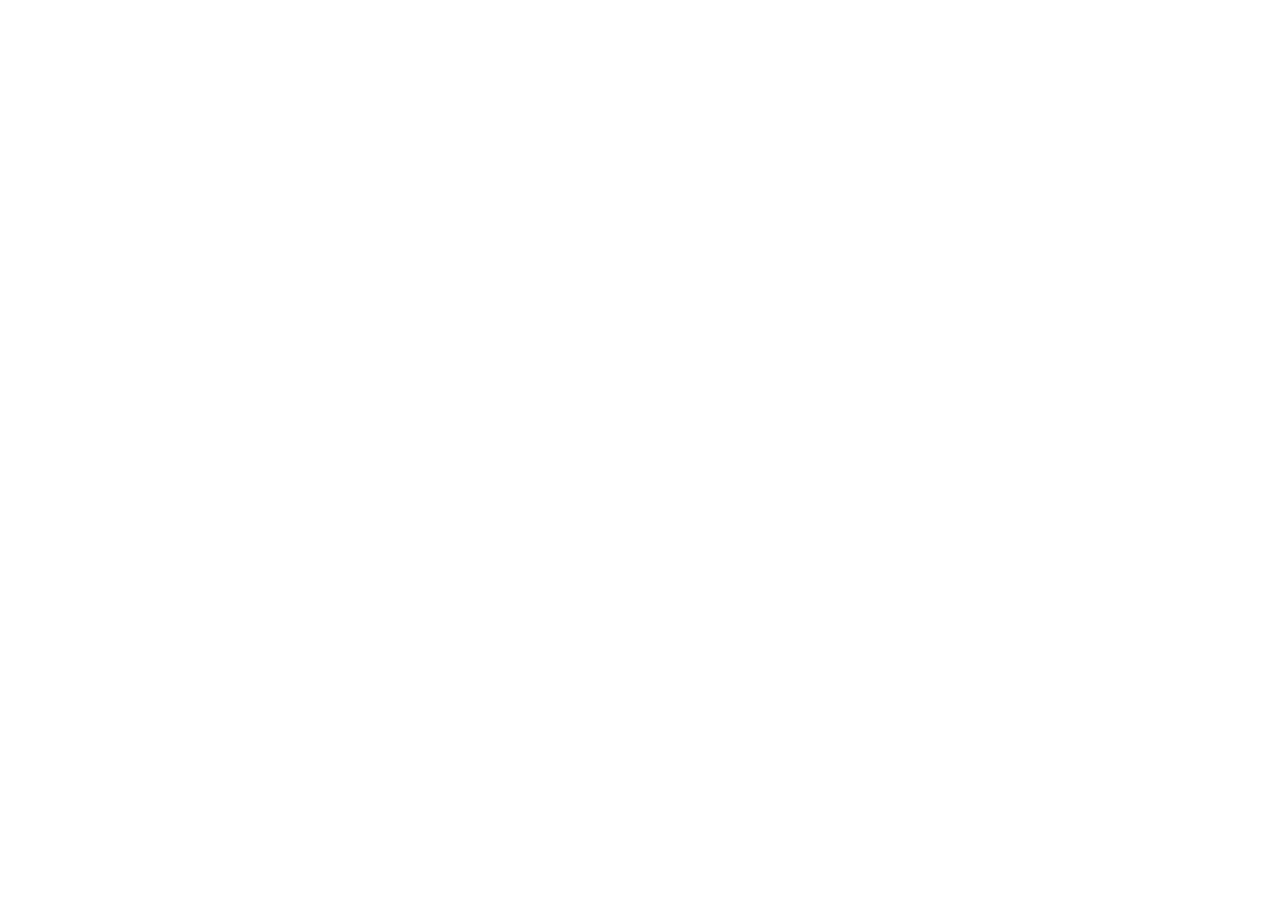
==== frontend-2-practice/index.html @ b95a8933 "Initial commit" ====
<!DOCTYPE html>
<html lang="ru">
  <head>
    <meta charset="UTF-8" />
    <meta name="viewport" content="width=device-width, initial-scale=1.0" />
    <title>Выбор даты и времени</title>
    <link rel="stylesheet" href="styles.css" />
  </head>
  <body>
    <div class="page">
      <!-- Перенесите вашу верстку. Удалите статичные данные. Подключите скрипт -->
    </div>
  </body>
</html>
---- frontend-2-practice/styles.css ----
/* Стили страницы.
   Скопируйте с предудущей практики. */

* {
  margin: 0;
  padding: 0;
  box-sizing: border-box;
}

body {
  min-height: 100vh;
  font-family: sans-serif;
}
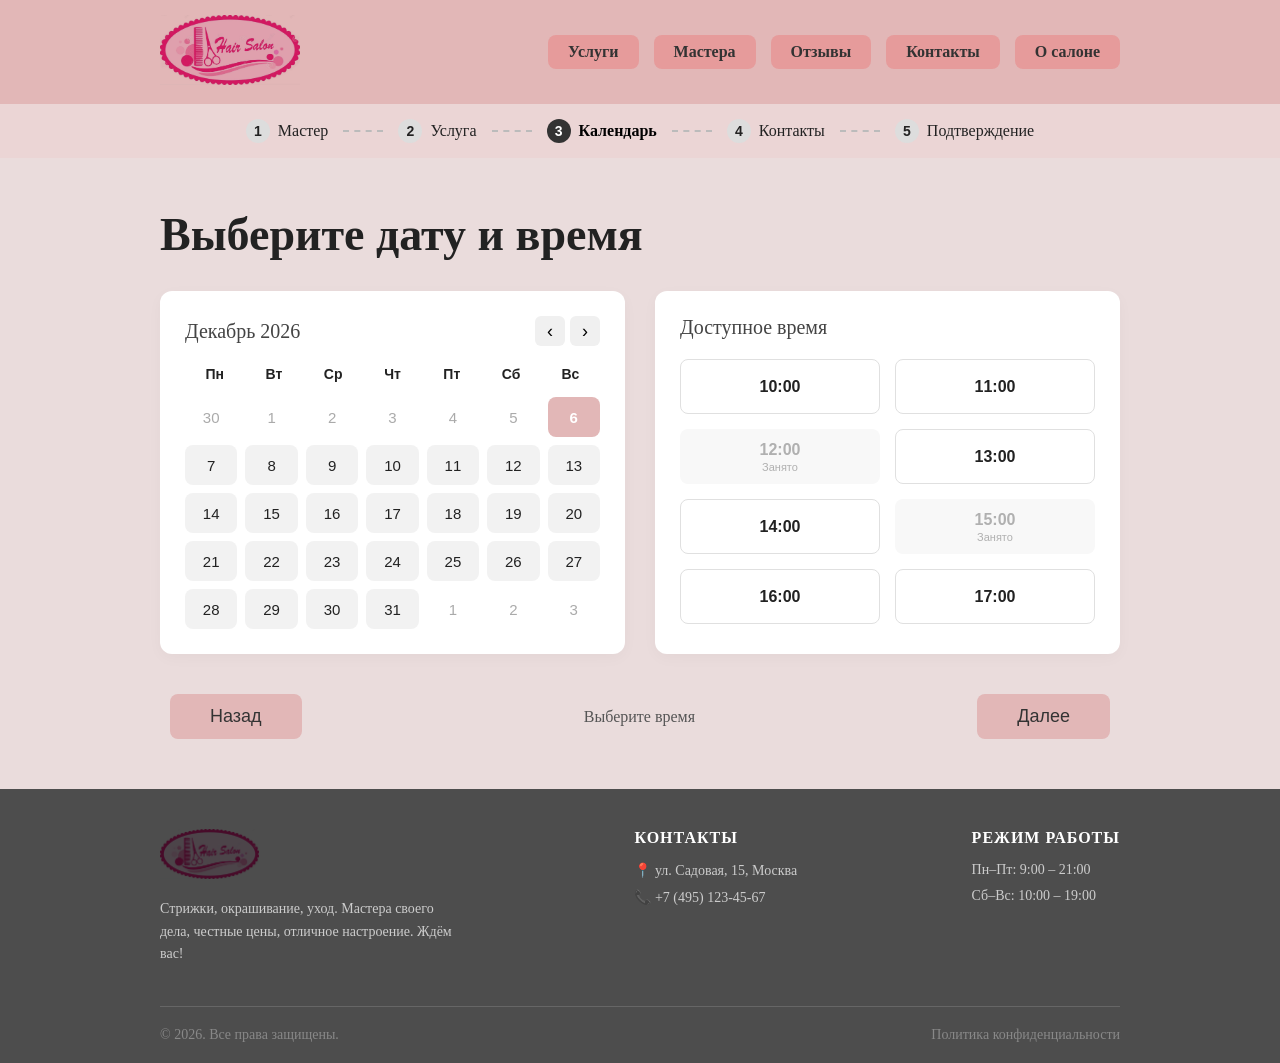
==== commit c6531318: "Задание 2. JavaScript" ====
--- a/frontend-2-practice/index.html
+++ b/frontend-2-practice/index.html
@@ -1,14 +1,119 @@
 <!DOCTYPE html>
 <html lang="ru">
-  <head>
-    <meta charset="UTF-8" />
-    <meta name="viewport" content="width=device-width, initial-scale=1.0" />
-    <title>Выбор даты и времени</title>
-    <link rel="stylesheet" href="styles.css" />
-  </head>
-  <body>
-    <div class="page">
-      <!-- Перенесите вашу верстку. Удалите статичные данные. Подключите скрипт -->
+<head>
+    <meta charset="UTF-8">
+    <meta name="viewport" content="width=device-width, initial-scale=1.0">
+    <title>Выбор даты и времени | Hair Salon</title>
+    <link rel="stylesheet" href="styles.css">
+</head>
+<body>
+
+    <header class="header">
+        <div class="container header__container">
+            <a href="#" class="logo">
+                <img src="images/logo.jpg" alt="Hair Salon" class="logo__img">
+            </a>
+            <nav class="nav">
+                <a href="#" class="nav__link">Услуги</a>
+                <a href="#" class="nav__link">Мастера</a>
+                <a href="#" class="nav__link">Отзывы</a>
+                <a href="#" class="nav__link">Контакты</a>
+                <a href="#" class="nav__link">О салоне</a>
+            </nav>
+        </div>
+    </header>
+
+    <div class="steps">
+        <div class="container steps__container">
+            <div class="step">
+                <span class="step__num">1</span>
+                <span class="step__name">Мастер</span>
+            </div>
+            <div class="step__line"></div>
+            <div class="step">
+                <span class="step__num">2</span>
+                <span class="step__name">Услуга</span>
+            </div>
+            <div class="step__line"></div>
+            <div class="step step--active">
+                <span class="step__num">3</span>
+                <span class="step__name">Календарь</span>
+            </div>
+            <div class="step__line"></div>
+            <div class="step">
+                <span class="step__num">4</span>
+                <span class="step__name">Контакты</span>
+            </div>
+            <div class="step__line"></div>
+            <div class="step">
+                <span class="step__num">5</span>
+                <span class="step__name">Подтверждение</span>
+            </div>
+        </div>
     </div>
-  </body>
+
+    <main class="main">
+        <div class="container">
+            <h1 class="main__title">Выберите дату и время</h1>
+
+            <div class="picker">
+                <section class="calendar">
+                    <div class="calendar__header">
+                        <span class="calendar__month" id="current-month"></span>
+                        <div class="calendar__controls">
+                            <button class="calendar__btn" id="prev-month" aria-label="Предыдущий месяц">‹</button>
+                            <button class="calendar__btn" id="next-month" aria-label="Следующий месяц">›</button>
+                        </div>
+                    </div>
+                    
+                    <div class="calendar__weekdays">
+                        <span>Пн</span><span>Вт</span><span>Ср</span><span>Чт</span><span>Пт</span><span>Сб</span><span>Вс</span>
+                    </div>
+
+                    <div class="calendar__days" id="calendar-days"></div>
+                </section>
+
+                <section class="times">
+                    <h2 class="times__title">Доступное время</h2>
+                    <div class="times__grid" id="time-slots"></div>
+                </section>
+            </div>
+
+            <div class="actions">
+                <button class="btn">Назад</button>
+                <p class="actions__text" id="selected-info">
+                    Выберите дату и время
+                </p>
+                <button class="btn" id="next-btn">Далее</button>
+            </div>
+        </div>
+    </main>
+
+    <footer class="footer">
+        <div class="container">
+            <div class="footer__top">
+                <div class="footer__brand">
+                    <img src="images/logo.jpg" alt="Hair Salon" class="footer__logo">
+                    <p class="footer__desc">Стрижки, окрашивание, уход. Мастера своего дела, честные цены, отличное настроение. Ждём вас!</p>
+                </div>
+                <div class="footer__contacts">
+                    <h3 class="footer__title">Контакты</h3>
+                    <p>📍 ул. Садовая, 15, Москва</p>
+                    <p>📞 +7 (495) 123-45-67</p>
+                </div>
+                <div class="footer__hours">
+                    <h3 class="footer__title">Режим работы</h3>
+                    <p>Пн–Пт: 9:00 – 21:00</p>
+                    <p>Сб–Вс: 10:00 – 19:00</p>
+                </div>
+            </div>
+            <div class="footer__bottom">
+                <p>© 2026. Все права защищены.</p>
+                <a href="#" class="footer__link">Политика конфиденциальности</a>
+            </div>
+        </div>
+    </footer>
+
+    <script src="script.js"></script>
+</body>
 </html>
--- a/frontend-2-practice/styles.css
+++ b/frontend-2-practice/styles.css
@@ -1,13 +1,401 @@
-/* Стили страницы.
-   Скопируйте с предудущей практики. */
+@font-face {
+    font-family: 'Playfair Display';
+    src: url('images/PlayfairDisplay-Bold.ttf') format('truetype');
+    font-weight: 700;
+    font-style: normal;
+}
 
 * {
-  margin: 0;
-  padding: 0;
-  box-sizing: border-box;
+    box-sizing: border-box;
+    margin: 0;
+    padding: 0;
 }
 
 body {
-  min-height: 100vh;
-  font-family: sans-serif;
-}
+    font-family: 'Playfair Display', Georgia, 'Times New Roman', serif; 
+    color: #333;
+    background-color: #EADCDC; 
+}
+
+.container {
+    max-width: 1000px;
+    margin: 0 auto;
+    padding: 0 20px;
+}
+
+.header {
+    background-color: #E2B7B7; 
+    padding: 15px 0;
+}
+
+.header__container {
+    display: flex;
+    justify-content: space-between;
+    align-items: center;
+}
+
+.logo__img {
+    width: 140px; 
+    height: auto;
+    mix-blend-mode: multiply; 
+}
+
+.nav {
+    display: flex;
+    gap: 15px;
+}
+
+.nav__link {
+    text-decoration: none;
+    color: #333;
+    background-color: #E69B9B; 
+    padding: 8px 20px;
+    border-radius: 8px;
+    font-weight: 700;
+    font-size: 16px;
+    transition: background-color 0.2s;
+    cursor: pointer;
+}
+
+.nav__link:hover {
+    background-color: #f2b6b6; 
+}
+
+.steps {
+    background-color: #ebd5d5;
+    padding: 15px 0;
+}
+
+.steps__container {
+    display: flex;
+    justify-content: center;
+    align-items: center;
+    gap: 15px;
+}
+
+.step {
+    display: flex;
+    align-items: center;
+    gap: 8px;
+    font-size: 16px;
+    color: #222; 
+}
+
+.step__num {
+    font-family: 'Segoe UI', Tahoma, Geneva, Verdana, sans-serif; /* Цифры в кружках без засечек */
+    display: flex;
+    justify-content: center;
+    align-items: center;
+    width: 24px;
+    height: 24px;
+    background-color: #ddd;
+    border-radius: 50%;
+    font-size: 14px;
+    font-weight: bold;
+    color: #222;
+}
+
+.step--active {
+    color: #000;
+    font-weight: 700;
+}
+
+.step--active .step__num {
+    background-color: #333;
+    color: #fff;
+}
+
+.step__line {
+    width: 40px;
+    height: 2px;
+    border-bottom: 2px dashed #bbb;
+}
+
+.main {
+    padding: 50px 0;
+    background-color: #EADCDC; 
+}
+
+.main__title {
+    font-size: 46px;
+    margin-bottom: 30px;
+    color: #222;
+    font-weight: 700;
+}
+
+.picker {
+    display: flex;
+    gap: 30px;
+    margin-bottom: 40px;
+}
+
+.calendar {
+    background-color: #fff;
+    border-radius: 12px;
+    padding: 25px;
+    flex: 1; 
+    box-shadow: 0 4px 15px rgba(0,0,0,0.03);
+}
+
+.calendar__header {
+    display: flex;
+    justify-content: space-between;
+    align-items: center;
+    margin-bottom: 20px;
+}
+
+.calendar__month {
+    font-size: 20px;
+    color: #444;
+}
+
+.calendar__controls {
+    display: flex;
+    gap: 5px;
+}
+
+.calendar__btn {
+    width: 30px;
+    height: 30px;
+    background-color: #f0f0f0;
+    border: none;
+    border-radius: 6px;
+    cursor: pointer;
+    font-size: 18px;
+    display: flex;
+    justify-content: center;
+    align-items: center;
+    transition: background 0.2s;
+}
+
+.calendar__btn:hover {
+    background-color: #e0e0e0;
+}
+
+.calendar__weekdays {
+    font-family: 'Segoe UI', Tahoma, Geneva, Verdana, sans-serif; 
+    display: grid;
+    grid-template-columns: repeat(7, 1fr);
+    text-align: center;
+    font-size: 14px;
+    color: #222; 
+    font-weight: 600;
+    margin-bottom: 15px;
+}
+
+.calendar__days {
+    display: grid;
+    grid-template-columns: repeat(7, 1fr);
+    gap: 8px;
+}
+
+.day {
+    font-family: 'Segoe UI', Tahoma, Geneva, Verdana, sans-serif; 
+    display: flex;
+    justify-content: center;
+    align-items: center;
+    height: 40px;
+    background-color: #f2f2f2;
+    border-radius: 8px;
+    font-size: 15px;
+    color: #222; 
+    font-weight: 500;
+    cursor: pointer;
+    transition: 0.2s;
+}
+
+.day:hover {
+    background-color: #e4c4c4;
+}
+
+.day--other {
+    color: #aaa;
+    background-color: transparent;
+}
+
+.day--other:hover {
+    background-color: #f2f2f2;
+}
+
+.day--disabled {
+    color: #aaa;
+    background-color: transparent;
+    cursor: not-allowed;
+}
+
+.day--disabled:hover {
+    background-color: transparent;
+}
+
+.day--selected {
+    background-color: #E2B7B7; 
+    color: #fff;
+    font-weight: bold;
+}
+
+.day--selected:hover {
+    background-color: #d1a5a5; 
+}
+
+.times {
+    background-color: #fff;
+    border-radius: 12px;
+    padding: 25px;
+    flex: 1;
+    box-shadow: 0 4px 15px rgba(0,0,0,0.03);
+}
+
+.times__title {
+    font-size: 20px;
+    color: #444;
+    font-weight: normal;
+    margin-bottom: 20px;
+}
+
+.times__grid {
+    display: grid;
+    grid-template-columns: repeat(2, 1fr);
+    gap: 15px;
+}
+
+.slot {
+    font-family: 'Segoe UI', Tahoma, Geneva, Verdana, sans-serif; 
+    display: flex;
+    flex-direction: column;
+    align-items: center;
+    justify-content: center;
+    padding: 12px;
+    background-color: #fff;
+    border: 1px solid #e0e0e0;
+    border-radius: 8px;
+    font-size: 16px;
+    font-weight: bold;
+    color: #222; 
+    cursor: pointer;
+    transition: 0.2s;
+    height: 55px;
+}
+
+.slot:hover:not(.slot--busy) {
+    border-color: #e8a8a8;
+    background-color: #fcf4f4;
+}
+
+.slot--busy {
+    background-color: #f8f8f8;
+    color: #b0b0b0;
+    border-color: transparent;
+    cursor: not-allowed;
+}
+
+.slot__label {
+    font-size: 11px;
+    font-weight: normal;
+    margin-top: 2px;
+}
+
+.slot--selected {
+    background-color: #E2B7B7; 
+    color: #fff;
+    border-color: #E2B7B7;
+}
+
+.slot--selected:hover {
+    background-color: #d1a5a5; 
+}
+
+.actions {
+    display: flex;
+    justify-content: space-between;
+    align-items: center;
+    padding: 0 10px;
+}
+
+.btn {
+    background-color: #E2B7B7; 
+    color: #333;
+    border: none;
+    border-radius: 8px;
+    padding: 12px 40px;
+    font-size: 18px;
+    cursor: pointer;
+    transition: 0.2s;
+    /* Наследует Playfair Display от body */
+}
+
+.btn:hover {
+    background-color: #d1a5a5;
+}
+
+.actions__text {
+    text-align: center;
+    font-size: 16px;
+    color: #555;
+    line-height: 1.4;
+}
+
+.actions__date {
+    font-weight: 700;
+    color: #333;
+}
+
+.footer {
+    background-color: #4d4d4d;
+    color: #ccc;
+    padding: 40px 0 20px;
+    font-size: 14px;
+}
+
+.footer__top {
+    display: flex;
+    justify-content: space-between;
+    margin-bottom: 40px;
+    gap: 40px;
+}
+
+.footer__brand {
+    max-width: 300px;
+}
+
+.footer__logo {
+    height: 50px;
+    margin-bottom: 15px;
+    mix-blend-mode: multiply; 
+}
+
+.footer__desc {
+    line-height: 1.6;
+}
+
+.footer__title {
+    color: #fff;
+    font-size: 16px;
+    font-weight: 700;
+    margin-bottom: 15px;
+    text-transform: uppercase;
+    letter-spacing: 1px;
+}
+
+.footer__contacts p,
+.footer__hours p {
+    margin-bottom: 10px;
+}
+
+.footer__bottom {
+    display: flex;
+    justify-content: space-between;
+    border-top: 1px solid #666;
+    padding-top: 20px;
+    color: #888;
+}
+
+.footer__link {
+    color: #888;
+    text-decoration: none;
+    cursor: pointer;
+    transition: color 0.2s;
+}
+
+.footer__link:hover {
+    color: #fff;
+}
